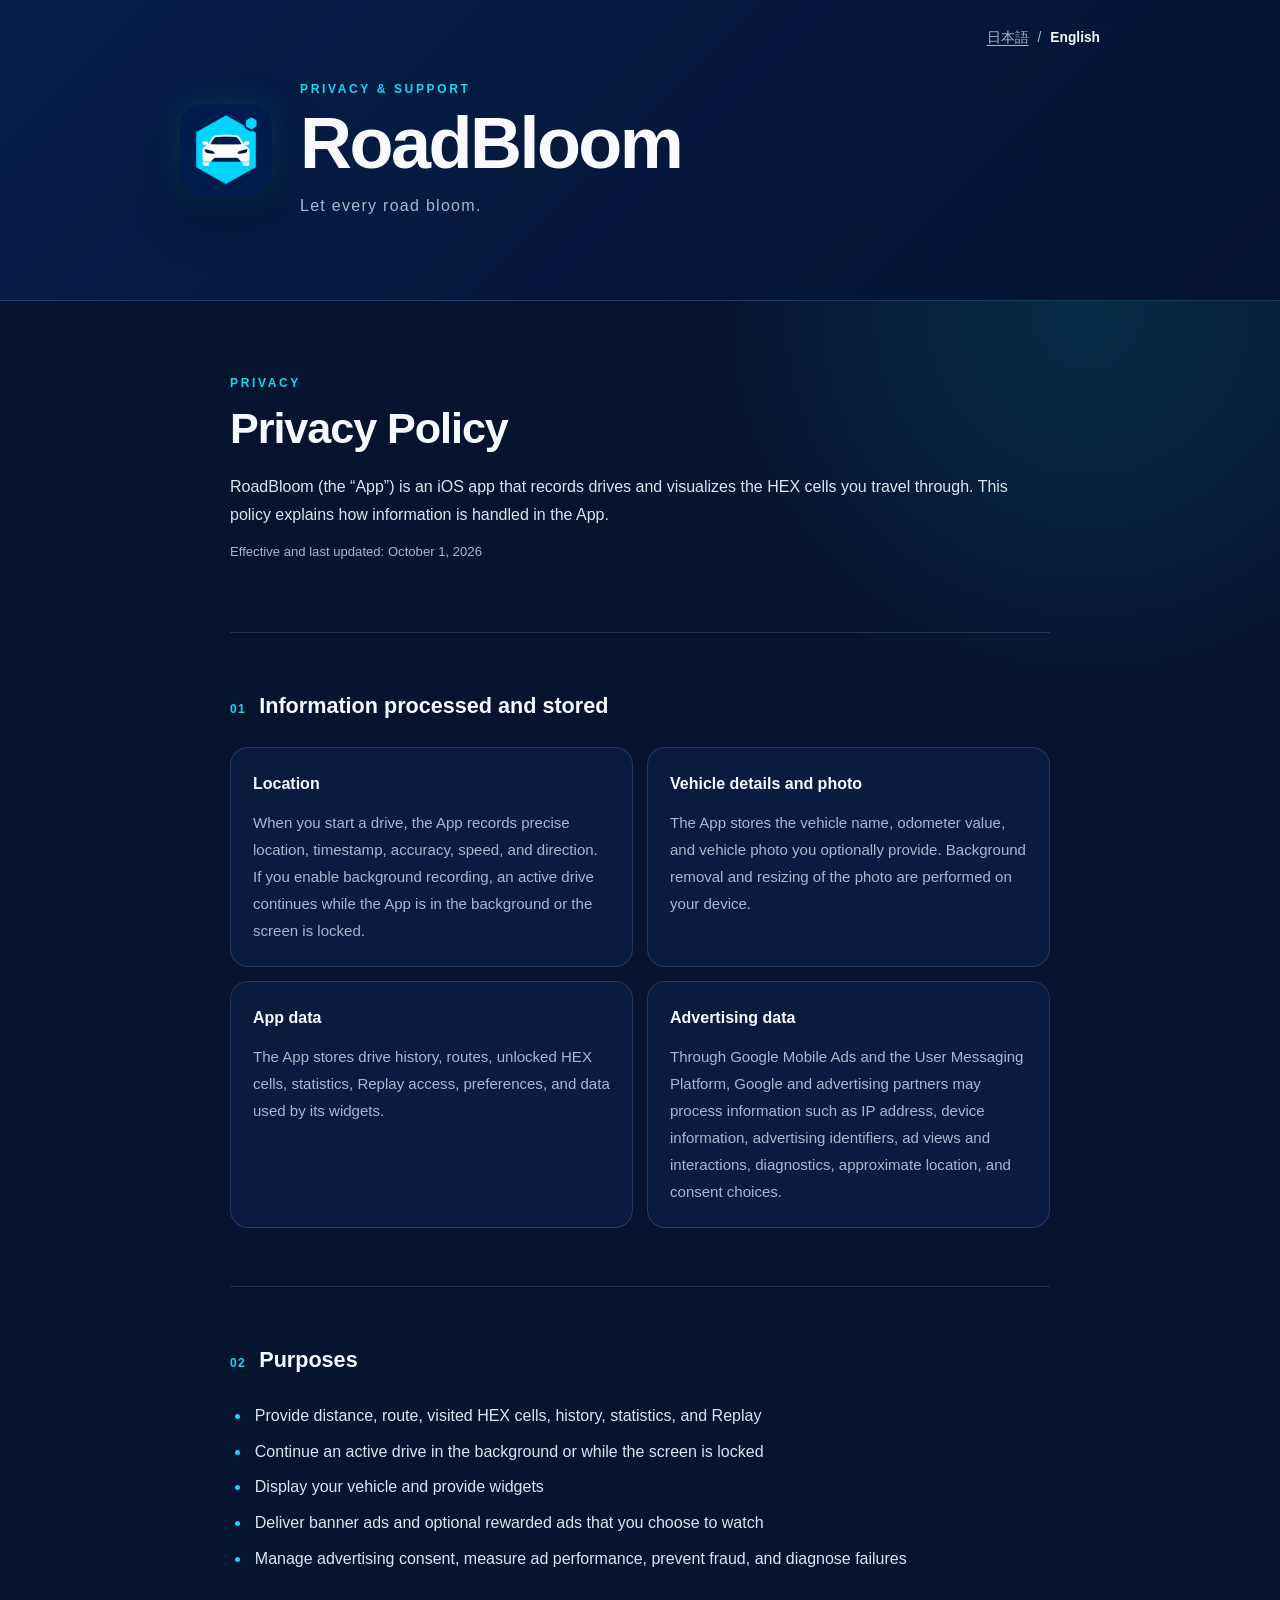
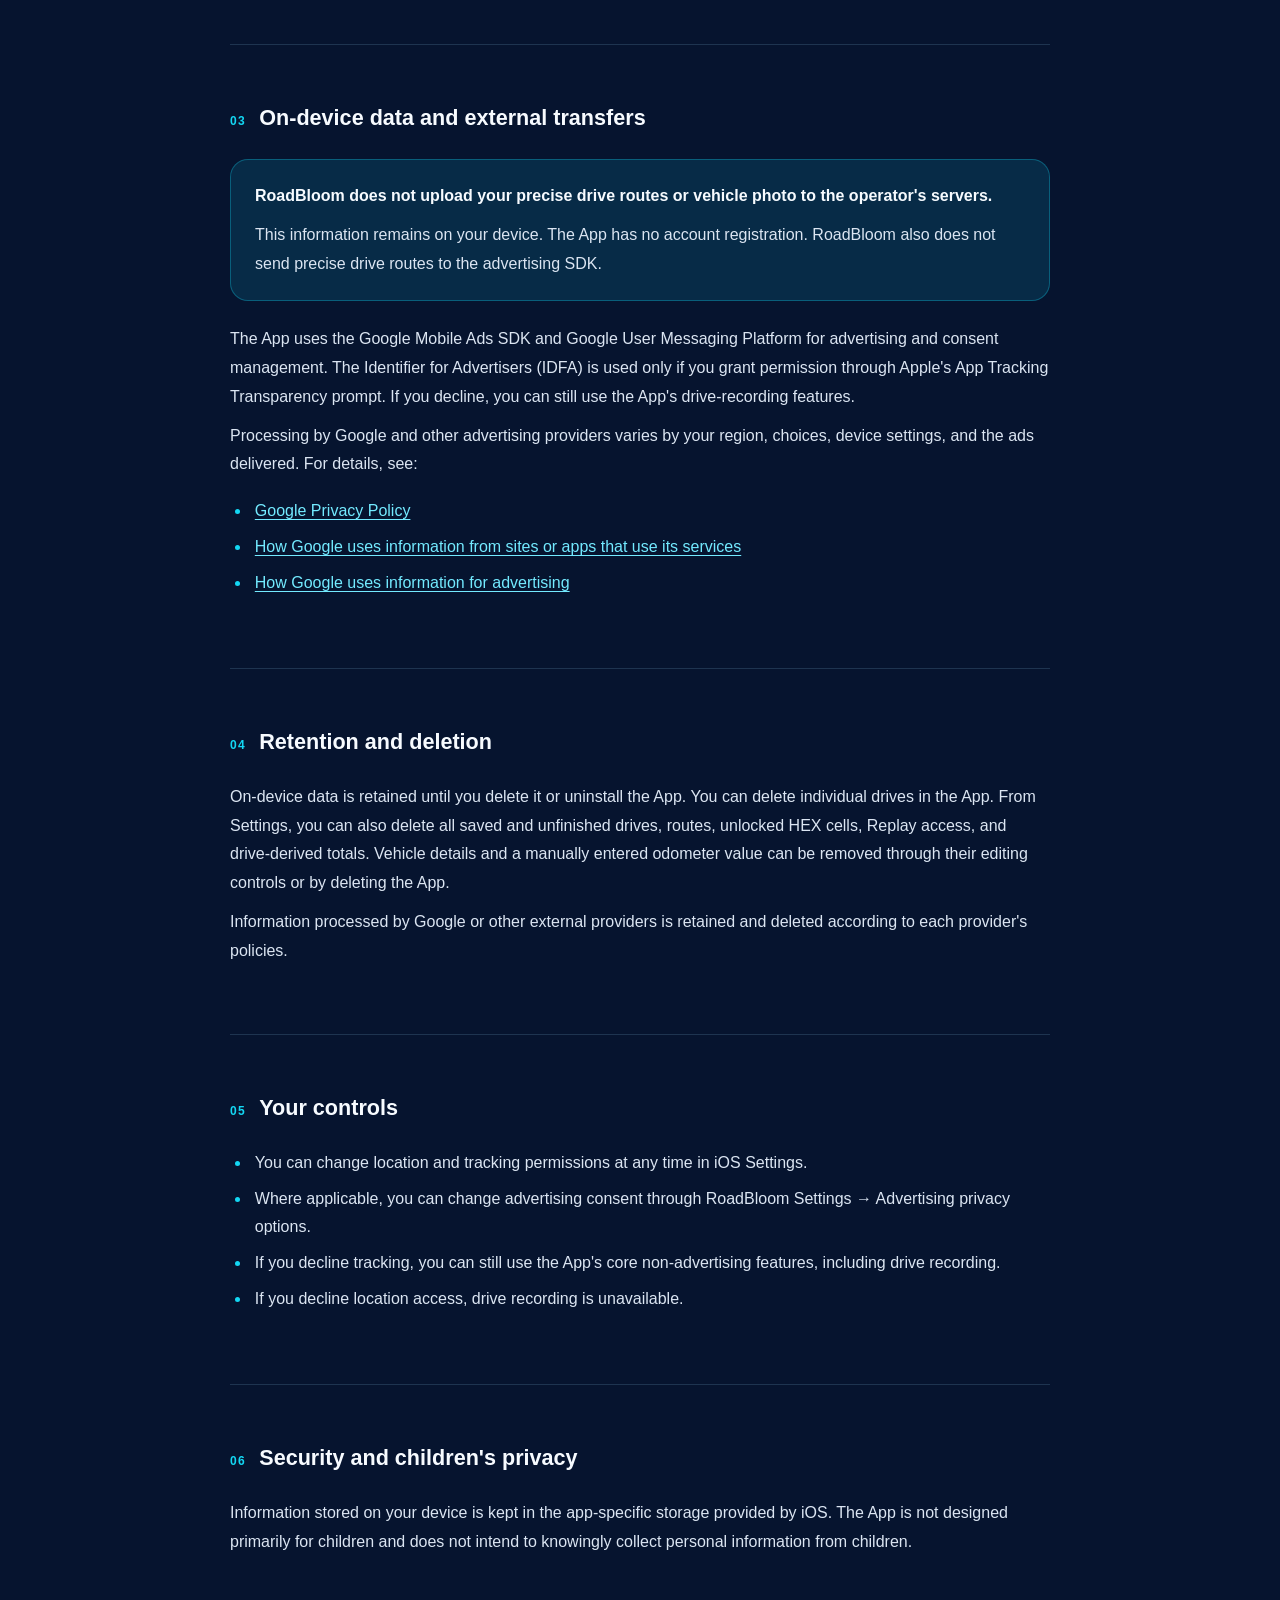
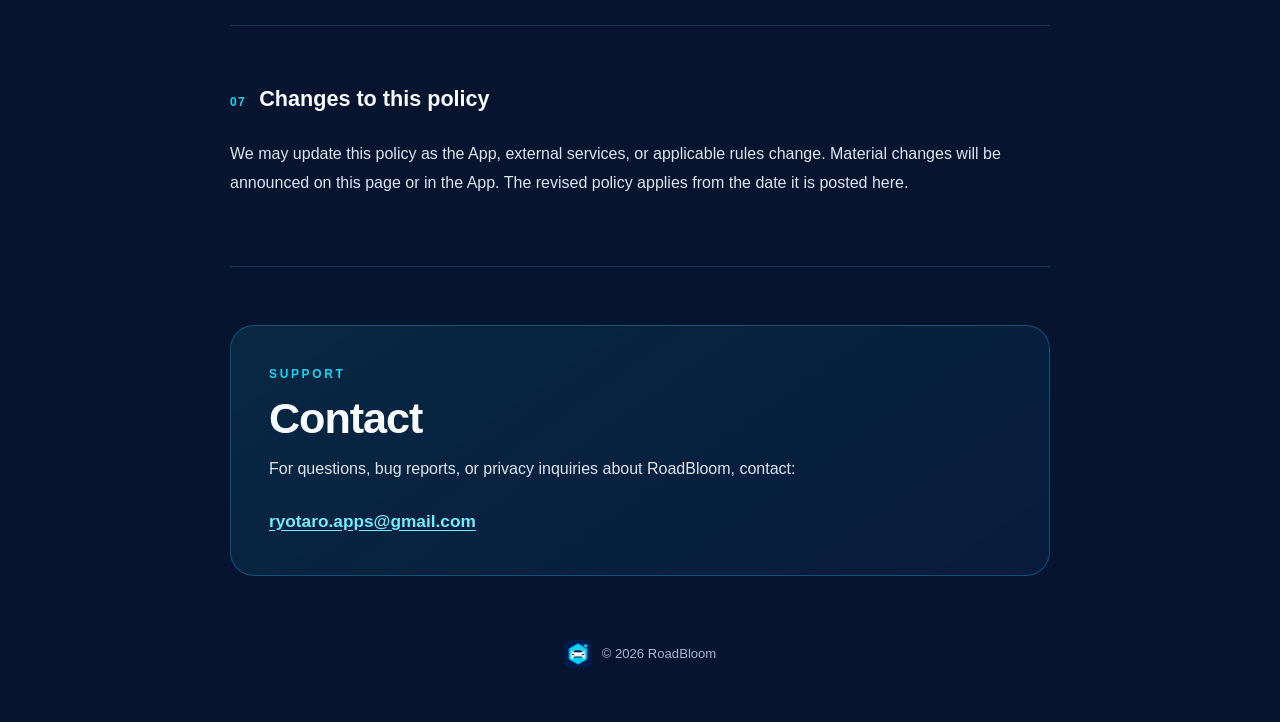
==== en.html @ 452a44c5 "Publish RoadBloom privacy policy" ====
<!doctype html>
<html lang="en">
<head>
  <meta charset="utf-8">
  <meta name="viewport" content="width=device-width, initial-scale=1">
  <meta name="description" content="RoadBloom privacy policy and support information">
  <meta name="theme-color" content="#071a3d">
  <link rel="canonical" href="https://tarochi94.github.io/roadbloom-privacy/en.html">
  <link rel="alternate" hreflang="ja" href="https://tarochi94.github.io/roadbloom-privacy/">
  <link rel="icon" href="./app-icon.png">
  <link rel="stylesheet" href="./styles.css">
  <title>Privacy Policy | RoadBloom</title>
</head>
<body>
  <header class="hero">
    <div class="hero-inner">
      <nav class="language" aria-label="Language">
        <a href="./index.html" lang="ja">日本語</a>
        <span aria-hidden="true">/</span>
        <span aria-current="page">English</span>
      </nav>
      <img class="app-icon" src="./app-icon.png" width="92" height="92" alt="RoadBloom app icon">
      <div>
        <p class="eyebrow">PRIVACY &amp; SUPPORT</p>
        <h1>RoadBloom</h1>
        <p class="tagline">Let every road bloom.</p>
      </div>
    </div>
  </header>

  <main>
    <section class="intro" aria-labelledby="privacy-title">
      <p class="kicker">Privacy</p>
      <h2 id="privacy-title">Privacy Policy</h2>
      <p>RoadBloom (the “App”) is an iOS app that records drives and visualizes the HEX cells you travel through. This policy explains how information is handled in the App.</p>
      <p class="updated">Effective and last updated: October 1, 2026</p>
    </section>

    <section>
      <h3><span>01</span>Information processed and stored</h3>
      <div class="grid">
        <article class="card">
          <h4>Location</h4>
          <p>When you start a drive, the App records precise location, timestamp, accuracy, speed, and direction. If you enable background recording, an active drive continues while the App is in the background or the screen is locked.</p>
        </article>
        <article class="card">
          <h4>Vehicle details and photo</h4>
          <p>The App stores the vehicle name, odometer value, and vehicle photo you optionally provide. Background removal and resizing of the photo are performed on your device.</p>
        </article>
        <article class="card">
          <h4>App data</h4>
          <p>The App stores drive history, routes, unlocked HEX cells, statistics, Replay access, preferences, and data used by its widgets.</p>
        </article>
        <article class="card">
          <h4>Advertising data</h4>
          <p>Through Google Mobile Ads and the User Messaging Platform, Google and advertising partners may process information such as IP address, device information, advertising identifiers, ad views and interactions, diagnostics, approximate location, and consent choices.</p>
        </article>
      </div>
    </section>

    <section>
      <h3><span>02</span>Purposes</h3>
      <ul>
        <li>Provide distance, route, visited HEX cells, history, statistics, and Replay</li>
        <li>Continue an active drive in the background or while the screen is locked</li>
        <li>Display your vehicle and provide widgets</li>
        <li>Deliver banner ads and optional rewarded ads that you choose to watch</li>
        <li>Manage advertising consent, measure ad performance, prevent fraud, and diagnose failures</li>
      </ul>
    </section>

    <section>
      <h3><span>03</span>On-device data and external transfers</h3>
      <div class="notice">
        <strong>RoadBloom does not upload your precise drive routes or vehicle photo to the operator's servers.</strong>
        <p>This information remains on your device. The App has no account registration. RoadBloom also does not send precise drive routes to the advertising SDK.</p>
      </div>
      <p>The App uses the Google Mobile Ads SDK and Google User Messaging Platform for advertising and consent management. The Identifier for Advertisers (IDFA) is used only if you grant permission through Apple's App Tracking Transparency prompt. If you decline, you can still use the App's drive-recording features.</p>
      <p>Processing by Google and other advertising providers varies by your region, choices, device settings, and the ads delivered. For details, see:</p>
      <ul class="links">
        <li><a href="https://policies.google.com/privacy">Google Privacy Policy</a></li>
        <li><a href="https://policies.google.com/technologies/partner-sites">How Google uses information from sites or apps that use its services</a></li>
        <li><a href="https://policies.google.com/technologies/ads">How Google uses information for advertising</a></li>
      </ul>
    </section>

    <section>
      <h3><span>04</span>Retention and deletion</h3>
      <p>On-device data is retained until you delete it or uninstall the App. You can delete individual drives in the App. From Settings, you can also delete all saved and unfinished drives, routes, unlocked HEX cells, Replay access, and drive-derived totals. Vehicle details and a manually entered odometer value can be removed through their editing controls or by deleting the App.</p>
      <p>Information processed by Google or other external providers is retained and deleted according to each provider's policies.</p>
    </section>

    <section>
      <h3><span>05</span>Your controls</h3>
      <ul>
        <li>You can change location and tracking permissions at any time in iOS Settings.</li>
        <li>Where applicable, you can change advertising consent through RoadBloom Settings → Advertising privacy options.</li>
        <li>If you decline tracking, you can still use the App's core non-advertising features, including drive recording.</li>
        <li>If you decline location access, drive recording is unavailable.</li>
      </ul>
    </section>

    <section>
      <h3><span>06</span>Security and children's privacy</h3>
      <p>Information stored on your device is kept in the app-specific storage provided by iOS. The App is not designed primarily for children and does not intend to knowingly collect personal information from children.</p>
    </section>

    <section>
      <h3><span>07</span>Changes to this policy</h3>
      <p>We may update this policy as the App, external services, or applicable rules change. Material changes will be announced on this page or in the App. The revised policy applies from the date it is posted here.</p>
    </section>

    <section id="support" class="support">
      <p class="kicker">Support</p>
      <h2>Contact</h2>
      <p>For questions, bug reports, or privacy inquiries about RoadBloom, contact:</p>
      <a class="email" href="mailto:ryotaro.apps@gmail.com">ryotaro.apps@gmail.com</a>
    </section>
  </main>

  <footer>
    <img src="./app-icon.png" width="28" height="28" alt="">
    <span>© 2026 RoadBloom</span>
  </footer>
</body>
</html>
---- styles.css ----
:root {
  color-scheme: dark;
  --navy: #06142f;
  --navy-soft: #0b2149;
  --cyan: #13d7f3;
  --cyan-soft: rgba(19, 215, 243, .12);
  --white: #f7fbff;
  --muted: #a8b8cf;
  --line: rgba(153, 218, 255, .16);
  --card: rgba(12, 34, 73, .64);
}

* { box-sizing: border-box; }
html { scroll-behavior: smooth; }
body {
  margin: 0;
  color: var(--white);
  background:
    radial-gradient(circle at 85% 8%, rgba(19, 215, 243, .12), transparent 25rem),
    var(--navy);
  font-family: -apple-system, BlinkMacSystemFont, "Hiragino Sans", "Yu Gothic", "Segoe UI", sans-serif;
  line-height: 1.8;
  -webkit-font-smoothing: antialiased;
}

a { color: #73eaff; text-underline-offset: .2em; }
a:hover { color: #baf6ff; }

.hero {
  border-bottom: 1px solid var(--line);
  background: linear-gradient(135deg, rgba(7, 33, 79, .82), rgba(3, 18, 47, .94));
}

.hero-inner {
  position: relative;
  width: min(920px, calc(100% - 40px));
  min-height: 300px;
  margin: 0 auto;
  display: flex;
  align-items: center;
  gap: 28px;
}

.language {
  position: absolute;
  top: 26px;
  right: 0;
  display: flex;
  gap: 9px;
  color: var(--muted);
  font-size: .86rem;
}

.language a { color: var(--muted); }
.language [aria-current="page"] { color: var(--white); font-weight: 700; }

.app-icon {
  border-radius: 22px;
  box-shadow: 0 18px 50px rgba(0, 0, 0, .34), 0 0 34px rgba(19, 215, 243, .16);
}

.eyebrow, .kicker {
  margin: 0 0 6px;
  color: var(--cyan);
  font-size: .75rem;
  font-weight: 800;
  letter-spacing: .22em;
  text-transform: uppercase;
}

h1 {
  margin: 0;
  font-size: clamp(2.4rem, 8vw, 4.5rem);
  line-height: 1;
  letter-spacing: -.035em;
}

.tagline { margin: 13px 0 0; color: var(--muted); letter-spacing: .08em; }

main { width: min(820px, calc(100% - 40px)); margin: 0 auto; }
section { padding: 58px 0; border-bottom: 1px solid var(--line); }
.intro { padding-top: 72px; }

h2 {
  margin: 0 0 18px;
  font-size: clamp(1.8rem, 5vw, 2.7rem);
  line-height: 1.25;
  letter-spacing: -.025em;
}

h3 {
  display: flex;
  align-items: baseline;
  gap: 13px;
  margin: 0 0 26px;
  font-size: 1.35rem;
  line-height: 1.4;
}

h3 span { color: var(--cyan); font-size: .75rem; letter-spacing: .12em; }
h4 { margin: 0 0 8px; font-size: 1rem; }
p { margin: 10px 0; color: #dbe5f2; }
.updated { color: var(--muted); font-size: .82rem; }
ul { margin: 12px 0; padding-left: 1.3rem; color: #dbe5f2; }
li { margin: 7px 0; padding-left: .25rem; }
li::marker { color: var(--cyan); }

.grid {
  display: grid;
  grid-template-columns: repeat(2, minmax(0, 1fr));
  gap: 14px;
}

.card {
  padding: 22px;
  border: 1px solid var(--line);
  border-radius: 18px;
  background: var(--card);
}

.card p { margin-bottom: 0; color: var(--muted); font-size: .94rem; }
.notice {
  margin: 8px 0 24px;
  padding: 22px 24px;
  border: 1px solid rgba(19, 215, 243, .3);
  border-radius: 18px;
  background: var(--cyan-soft);
}
.notice strong { color: var(--white); }
.notice p { margin-bottom: 0; }
.links { margin-top: 18px; }

.support {
  margin: 58px 0;
  padding: 38px;
  border: 1px solid rgba(19, 215, 243, .28);
  border-radius: 24px;
  background: linear-gradient(145deg, rgba(19, 215, 243, .1), rgba(11, 33, 73, .55));
}

.support h2 { margin-bottom: 10px; }
.email { display: inline-block; margin-top: 12px; font-size: 1.08rem; font-weight: 800; }

footer {
  display: flex;
  align-items: center;
  justify-content: center;
  gap: 10px;
  padding: 6px 20px 54px;
  color: var(--muted);
  font-size: .82rem;
}
footer img { border-radius: 7px; }

@media (max-width: 620px) {
  .hero-inner { min-height: 320px; align-items: flex-end; padding-bottom: 48px; }
  .app-icon { width: 72px; height: 72px; border-radius: 17px; }
  .grid { grid-template-columns: 1fr; }
  .support { padding: 26px; }
}

@media (prefers-reduced-motion: reduce) {
  html { scroll-behavior: auto; }
}
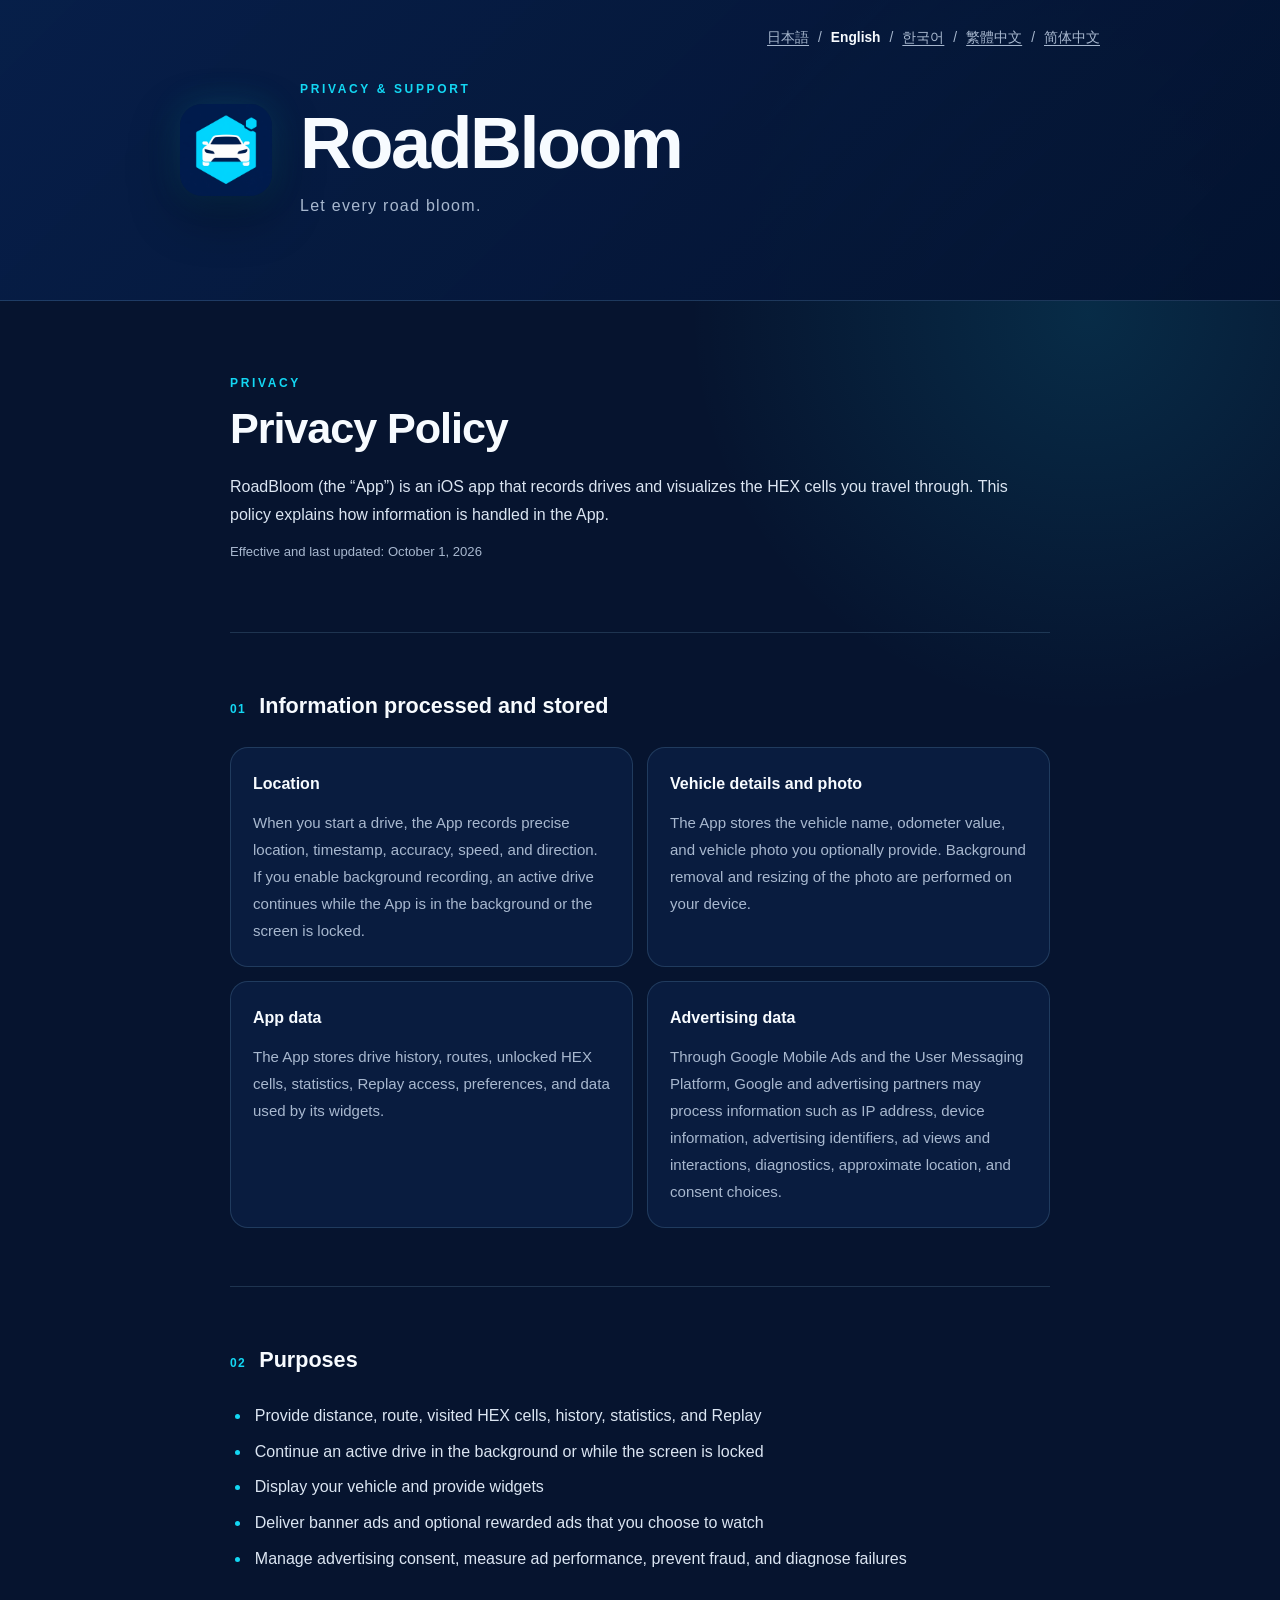
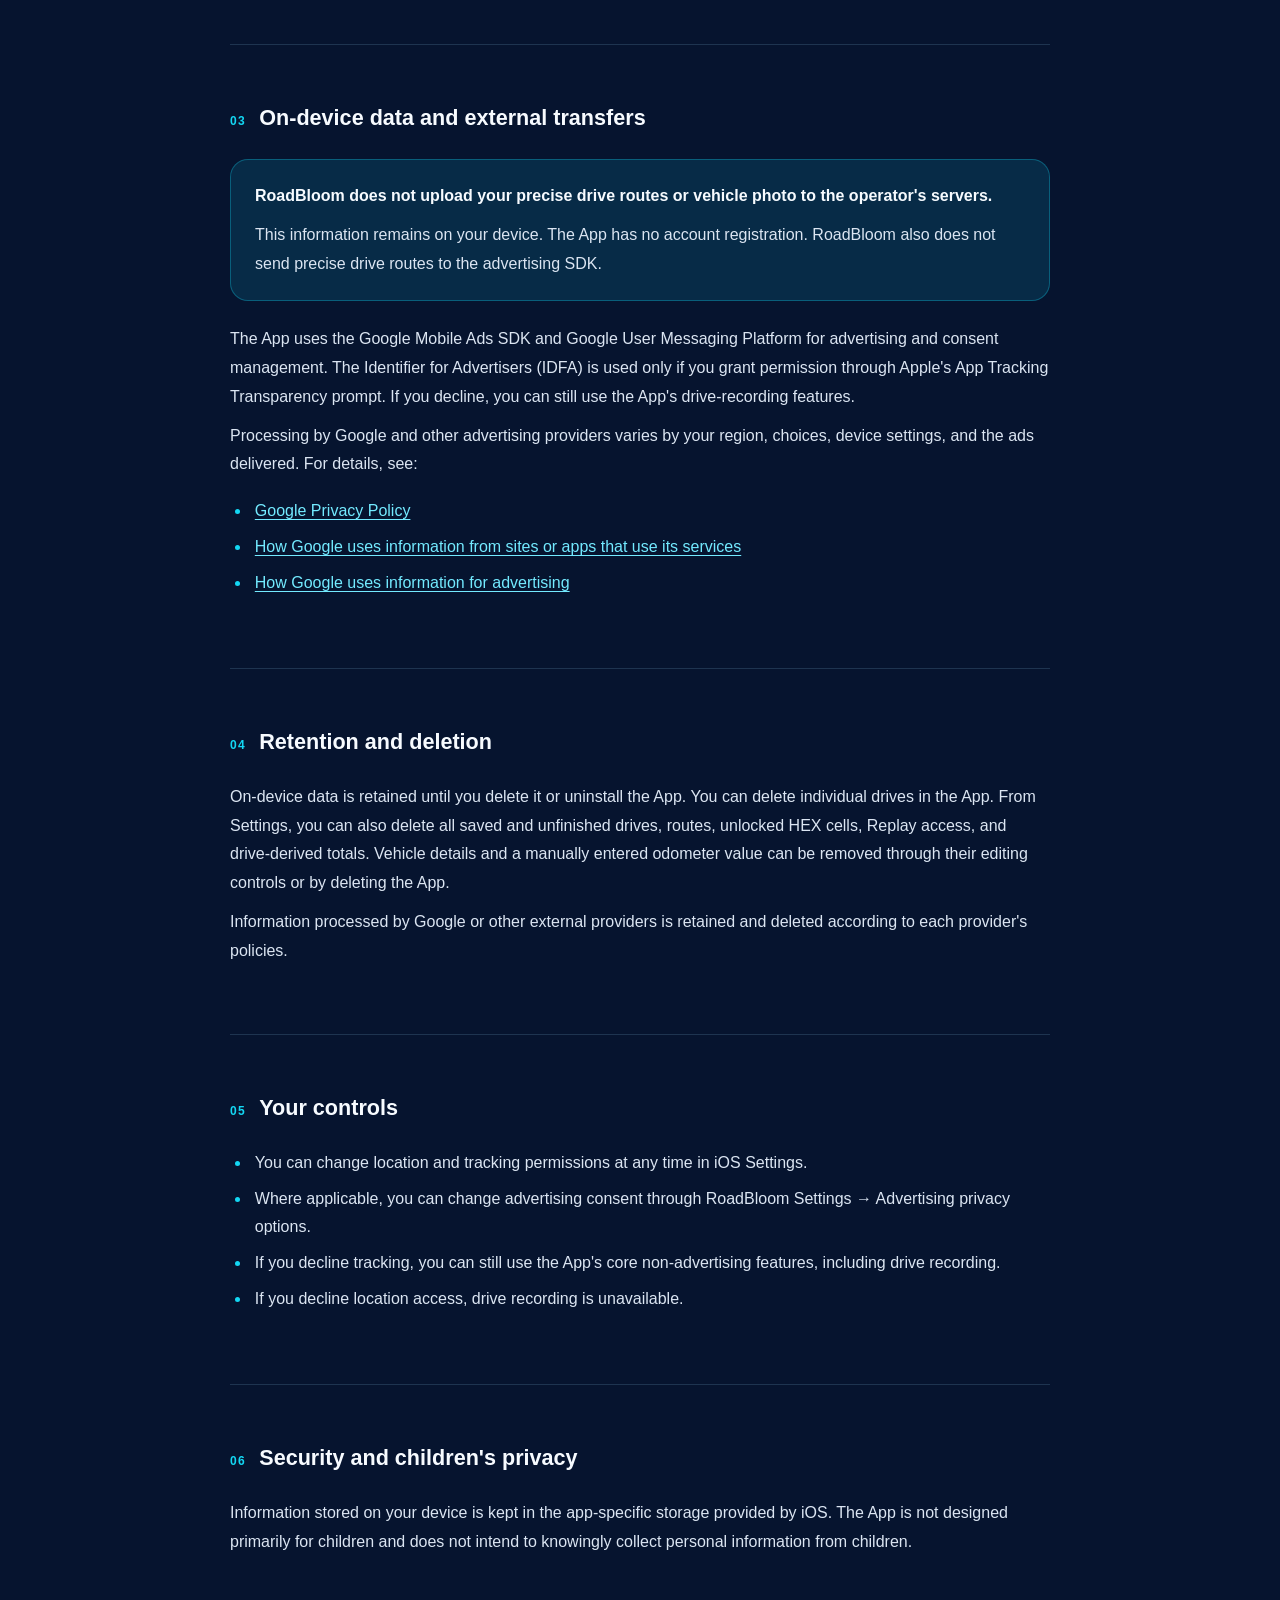
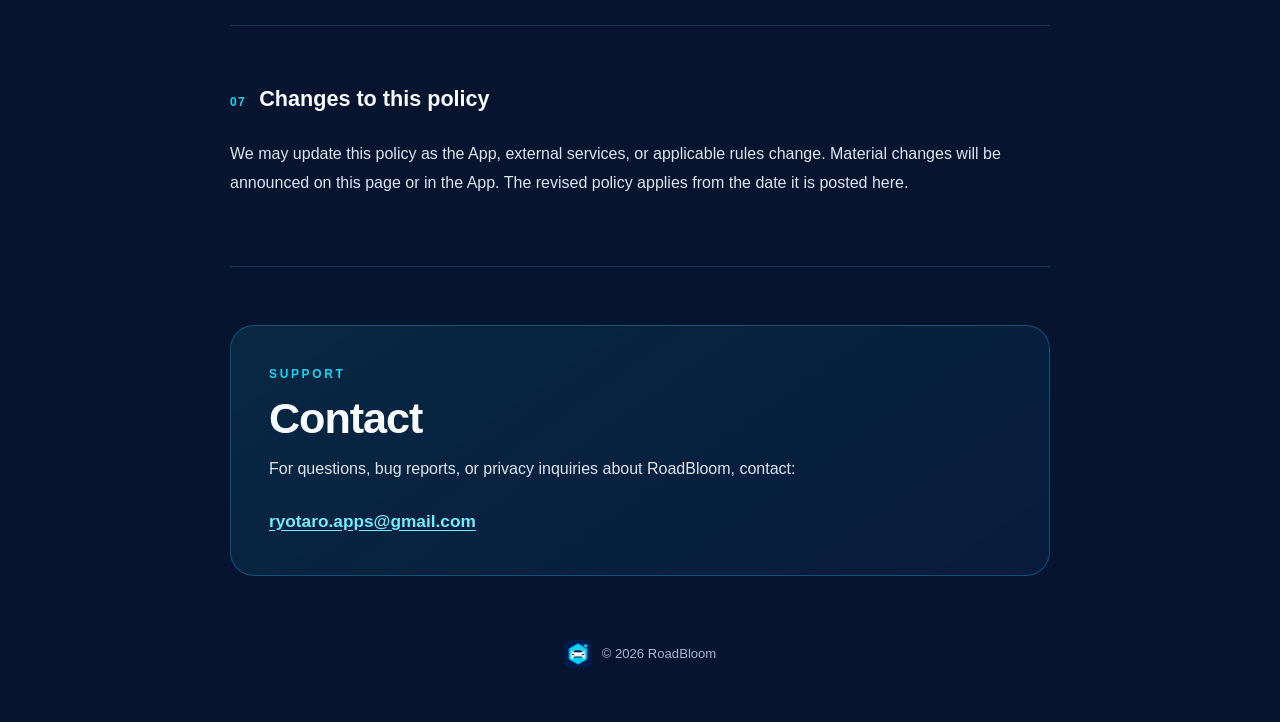
==== commit e884b081: "Add Korean and Chinese privacy translations" ====
--- a/en.html
+++ b/en.html
@@ -18,6 +18,12 @@
         <a href="./index.html" lang="ja">日本語</a>
         <span aria-hidden="true">/</span>
         <span aria-current="page">English</span>
+        <span aria-hidden="true">/</span>
+        <a href="./ko.html" lang="ko">한국어</a>
+        <span aria-hidden="true">/</span>
+        <a href="./zh-Hant.html" lang="zh-Hant">繁體中文</a>
+        <span aria-hidden="true">/</span>
+        <a href="./zh-Hans.html" lang="zh-Hans">简体中文</a>
       </nav>
       <img class="app-icon" src="./app-icon.png" width="92" height="92" alt="RoadBloom app icon">
       <div>
--- a/styles.css
+++ b/styles.css
@@ -49,6 +49,8 @@
   gap: 9px;
   color: var(--muted);
   font-size: .86rem;
+  flex-wrap: wrap;
+  justify-content: flex-end;
 }
 
 .language a { color: var(--muted); }
